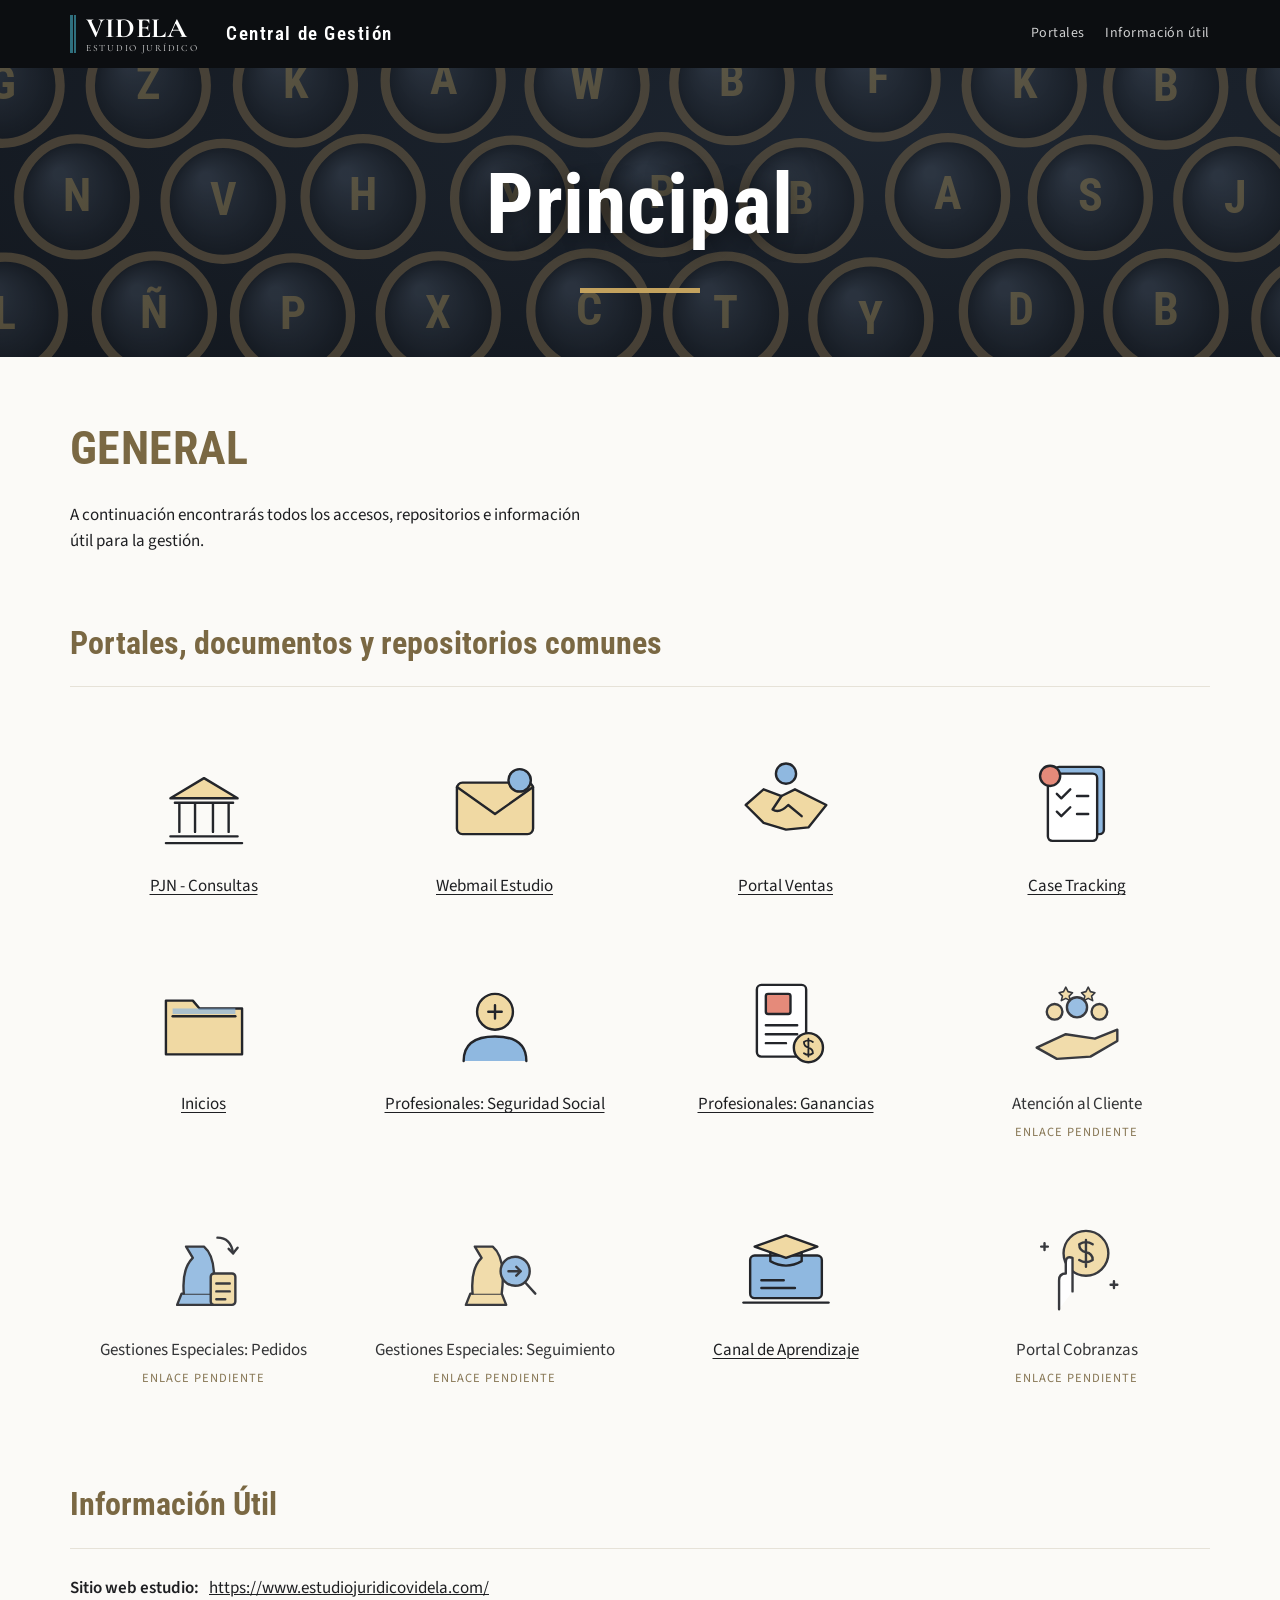
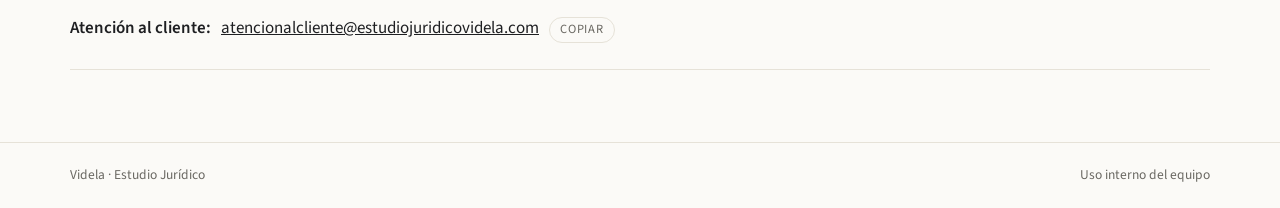
==== index.html @ 6adb64b2 "Add files via upload" ====
<!doctype html>
<html lang="es">
<head>
<meta charset="utf-8">
<meta name="viewport" content="width=device-width, initial-scale=1, viewport-fit=cover">
<title>Central de Gestión Videla</title>
<link rel="preconnect" href="https://fonts.googleapis.com">
<link rel="preconnect" href="https://fonts.gstatic.com" crossorigin>
<link rel="stylesheet" href="https://fonts.googleapis.com/css2?family=Cormorant+Garamond:wght@600;700&family=Roboto+Condensed:wght@600;700&family=Source+Sans+3:wght@400;600&display=swap">
<link rel="stylesheet" href="/assets/site.css">
</head>
<body>

<header class="bar">
  <div class="bar-in">
    <a class="brand" href="/" aria-label="Videla Estudio Jurídico, Central de Gestión">
      <span class="brand-mark" aria-hidden="true"></span>
      <span class="brand-word"><b>VIDELA</b><small>Estudio Jurídico</small></span>
    </a>
    <span class="bar-title">Central de Gestión</span>
    <nav class="bar-nav" aria-label="Secciones">
      <a href="#portales">Portales</a>
      <a href="#info">Información útil</a>
    </nav>
  </div>
</header>

<section class="hero" id="top">
  <canvas id="keys" aria-hidden="true"></canvas>
  <div class="hero-in">
    <h1>Principal</h1>
    <span class="line" aria-hidden="true"></span>
  </div>
</section>

<main>
  <section class="intro">
    <h2>GENERAL</h2>
    <p>A continuación encontrarás todos los accesos, repositorios e información útil para la gestión.</p>
  </section>

  <section class="sec" id="portales">
    <h3>Portales, documentos y repositorios comunes</h3>
    <ul class="grid" id="grid"></ul>
  </section>

  <section class="sec info" id="info">
    <h3>Información Útil</h3>
    <dl>
      <div><dt>Sitio web estudio:</dt><dd><a href="https://www.estudiojuridicovidela.com/" target="_blank" rel="noopener">https://www.estudiojuridicovidela.com/</a></dd></div>
      <div><dt>Atención al cliente:</dt><dd id="mail"><a href="mailto:atencionalcliente@estudiojuridicovidela.com">atencionalcliente@estudiojuridicovidela.com</a></dd><dd><button class="copy" id="copyMail" type="button">Copiar</button></dd></div>
    </dl>
  </section>

<script>
/* ── Accesos: editá aquí nombres y enlaces. url: null = enlace pendiente ── */
window.ACCESOS = [
 {
  "name": "PJN - Consultas",
  "url": "https://www.pjn.gov.ar/",
  "icon": "court"
 },
 {
  "name": "Webmail Estudio",
  "url": "https://www.estudiojuridicovidela.com/webmail",
  "icon": "mail"
 },
 {
  "name": "Portal Ventas",
  "url": "/comercial/",
  "icon": "deal"
 },
 {
  "name": "Case Tracking",
  "url": "https://estudiojuridicovidela.lemonsuiteapp.com/ctfirms/",
  "icon": "case"
 },
 {
  "name": "Inicios",
  "url": "https://drive.google.com/drive/folders/1XRExhdE8HcC9oa_GTH3AvPcuXLHzVrdQ",
  "icon": "folder"
 },
 {
  "name": "Profesionales: Seguridad Social",
  "url": "/seguridad-social/",
  "icon": "social"
 },
 {
  "name": "Profesionales: Ganancias",
  "url": "/ganancias/",
  "icon": "tax"
 },
 {
  "name": "Atención al Cliente",
  "url": null,
  "icon": "client"
 },
 {
  "name": "Gestiones Especiales: Pedidos",
  "url": null,
  "icon": "request"
 },
 {
  "name": "Gestiones Especiales: Seguimiento",
  "url": null,
  "icon": "track"
 },
 {
  "name": "Canal de Aprendizaje",
  "url": "/aprendizaje/",
  "icon": "learn"
 },
 {
  "name": "Portal Cobranzas",
  "url": null,
  "icon": "coin"
 }
];
</script>
</main>

<footer><div><span>Videla · Estudio Jurídico</span><span>Uso interno del equipo</span></div></footer>

<script src="/assets/site.js" defer></script>
</body>
</html>
---- assets/site.css ----
:root{
  --ink:#0c0e11;
  --paper:#fbfaf7;
  --surface:#ffffff;
  --text:#1e1f22;
  --muted:#6a6862;
  --rule:#e6e2d8;
  --olive:#7a6843;
  --gold:#c3a25e;
  --tile-bg:#f4f1ea;
  --icon-stroke:#23252a;
  --icon-fill:#f0d9a3;
  --icon-blue:#8fb8e0;
  --icon-red:#e58a7a;
  --focus:#c3a25e;
  --hero-a:#10141a;
  --hero-b:#1d2530;
  --display:"Roboto Condensed","Arial Narrow",Arial,sans-serif;
  --body:"Source Sans 3","Segoe UI",Helvetica,Arial,sans-serif;
  --serif:"Cormorant Garamond",Georgia,"Times New Roman",serif;
}
@media (prefers-color-scheme: dark){
  :root:not([data-theme="light"]){
    color-scheme:dark;
    --paper:#131417;
    --surface:#1a1b1f;
    --text:#e8e6e1;
    --muted:#a19d94;
    --rule:#2c2d31;
    --olive:#d2b67e;
    --tile-bg:#212226;
    --icon-stroke:#e8e6e1;
    --icon-fill:#8a7447;
    --icon-blue:#4f7599;
    --icon-red:#a8574b;
  }
}
:root[data-theme="dark"]{
  color-scheme:dark;
  --paper:#131417;
  --surface:#1a1b1f;
  --text:#e8e6e1;
  --muted:#a19d94;
  --rule:#2c2d31;
  --olive:#d2b67e;
  --tile-bg:#212226;
  --icon-stroke:#e8e6e1;
  --icon-fill:#8a7447;
  --icon-blue:#4f7599;
  --icon-red:#a8574b;
}
*{box-sizing:border-box}
body{background:var(--paper);color:var(--text);font-family:var(--body);font-size:17px;line-height:1.55;margin:0}
a{color:inherit}
:focus-visible{outline:2px solid var(--focus);outline-offset:3px;border-radius:4px}

/* Header */
.bar{background:var(--ink);color:#fff;position:sticky;top:env(safe-area-inset-top,0px);z-index:10}
.bar-in{max-width:1180px;margin:0 auto;padding:14px 20px;display:flex;align-items:center;gap:28px}
.brand{display:flex;align-items:center;gap:10px;text-decoration:none;color:#fff}
.brand-mark{width:6px;height:38px;background:linear-gradient(90deg,#2f6f7d 0 45%,transparent 45% 60%,#2f6f7d 60%)}
.brand-word{display:flex;flex-direction:column;line-height:1}
.brand-word b{font-family:var(--serif);font-weight:700;font-size:28px;letter-spacing:.02em}
.brand-word small{font-family:var(--serif);font-size:9.5px;letter-spacing:.18em;text-transform:uppercase;opacity:.85;margin-top:2px}
.bar-title{font-family:var(--display);font-weight:600;font-size:19px;letter-spacing:.08em}
.bar-nav{margin-left:auto;display:flex;gap:20px;font-size:14px;letter-spacing:.04em}
.bar-nav a{text-decoration:none;opacity:.8}
.bar-nav a:hover{opacity:1;color:var(--gold)}

/* Hero */
.hero{position:relative;overflow:hidden;background:radial-gradient(120% 140% at 70% 20%,var(--hero-b),var(--hero-a));color:#fff;text-align:center;padding-block:72px 64px;padding-inline:20px}
.hero canvas{position:absolute;inset:0;width:100%;height:100%;opacity:.55}
.hero-in{position:relative}
.hero h1{font-family:var(--display);font-weight:700;font-size:clamp(44px,8vw,84px);margin:0;letter-spacing:.01em;text-shadow:0 2px 24px rgba(0,0,0,.5)}
.hero .line{display:block;width:120px;height:5px;background:var(--gold);margin:18px auto 0}

/* Content */
main{max-width:1180px;margin:0 auto;padding-block:56px 72px;padding-inline:20px}
.intro h2{font-family:var(--display);font-weight:700;color:var(--olive);font-size:clamp(34px,5vw,46px);margin:0 0 18px;letter-spacing:.01em}
.intro p{max-width:65ch;margin:0;color:var(--text)}
.sec{margin-top:64px}
.sec h3{font-family:var(--display);font-weight:700;color:var(--olive);font-size:clamp(24px,3.4vw,32px);margin:0;padding-bottom:18px;border-bottom:1px solid var(--rule);text-wrap:balance}

.grid{list-style:none;padding:0;margin:40px 0 0;display:grid;grid-template-columns:repeat(4,1fr);gap:28px 24px}
@media (max-width:900px){.grid{grid-template-columns:repeat(3,1fr)}}
@media (max-width:640px){.grid{grid-template-columns:repeat(2,1fr);gap:20px 14px}}
.tile{display:flex;flex-direction:column;align-items:center;text-align:center;gap:14px;padding:22px 12px 20px;border-radius:14px;text-decoration:none;transition:background .2s,transform .2s;height:100%}
.tile:hover{background:var(--tile-bg);transform:translateY(-2px)}
.tile.pending{cursor:default}
.ico{width:112px;height:112px;max-width:100%}
@media (max-width:640px){.ico{width:84px;height:84px}}
.ico *{vector-effect:non-scaling-stroke}
.tile-name{font-size:17px;line-height:1.3;text-wrap:balance}
a.tile .tile-name{text-decoration:underline;text-underline-offset:3px;text-decoration-thickness:1px}
a.tile:hover .tile-name{text-decoration-color:var(--gold)}
.tile-note{font-size:12.5px;letter-spacing:.08em;text-transform:uppercase;color:var(--muted);margin-top:-6px}
.tile.pending{opacity:.9}
.tile.pending .tile-note{color:var(--olive)}

.info{margin-top:72px}
.info dl{margin:26px 0 0;display:grid;gap:14px;padding-bottom:26px;border-bottom:1px solid var(--rule)}
.info dl div{display:flex;flex-wrap:wrap;gap:6px 10px;align-items:baseline}
.info dt{font-weight:600}
.info dd{margin:0;word-break:break-word}
.copy{font:inherit;font-size:12.5px;letter-spacing:.06em;text-transform:uppercase;background:none;border:1px solid var(--rule);color:var(--muted);border-radius:999px;padding:2px 10px;cursor:pointer}
.copy:hover{border-color:var(--gold);color:var(--text)}

footer{border-top:1px solid var(--rule);color:var(--muted);font-size:13.5px}
footer div{max-width:1180px;margin:0 auto;padding-block:22px;padding-inline:20px;display:flex;flex-wrap:wrap;gap:8px 20px;justify-content:space-between}

@media (max-width:640px){
  .bar-nav{display:none}
  .bar-in{gap:16px}
  .bar-title{font-size:16px}
  .brand-word b{font-size:23px}
}
@media (prefers-reduced-motion:reduce){*{transition:none!important}}

/* ── Sub-páginas ── */
.bar-nav a.back{opacity:1;color:var(--gold)}
.bar-nav a.back:hover{color:#fff}
.crumb{max-width:1180px;margin:0 auto;padding:14px 20px 0;font-size:14px;color:var(--muted)}
.crumb a{color:var(--olive);text-decoration:none}
.crumb a:hover{text-decoration:underline}

.docs{list-style:none;margin:10px 0 0;padding:0 0 22px;border-bottom:1px solid var(--rule);display:grid;gap:10px}
.docs li{display:flex;flex-wrap:wrap;align-items:baseline;gap:6px 12px}
.docs a{color:var(--text);text-underline-offset:3px}
.docs .tile-note{margin:0}
.grid + .docs{margin-top:34px;padding-top:22px;border-top:1px solid var(--rule)}

.videos{display:grid;grid-template-columns:repeat(2,minmax(0,1fr));gap:40px 32px;margin-top:40px}
@media (max-width:760px){.videos{grid-template-columns:1fr}}
.video h4{font-family:var(--display);font-weight:700;color:var(--olive);font-size:22px;margin:0 0 14px}
.video .frames{display:grid;gap:14px}
.frame{position:relative;aspect-ratio:16/9;border-radius:12px;overflow:hidden;background:#000;border:1px solid var(--rule)}
.frame iframe{position:absolute;inset:0;width:100%;height:100%;border:0}
.soon{margin-top:26px;display:inline-block;font-family:var(--display);font-weight:700;letter-spacing:.12em;color:var(--olive);border:1px solid var(--rule);border-radius:999px;padding:6px 16px}
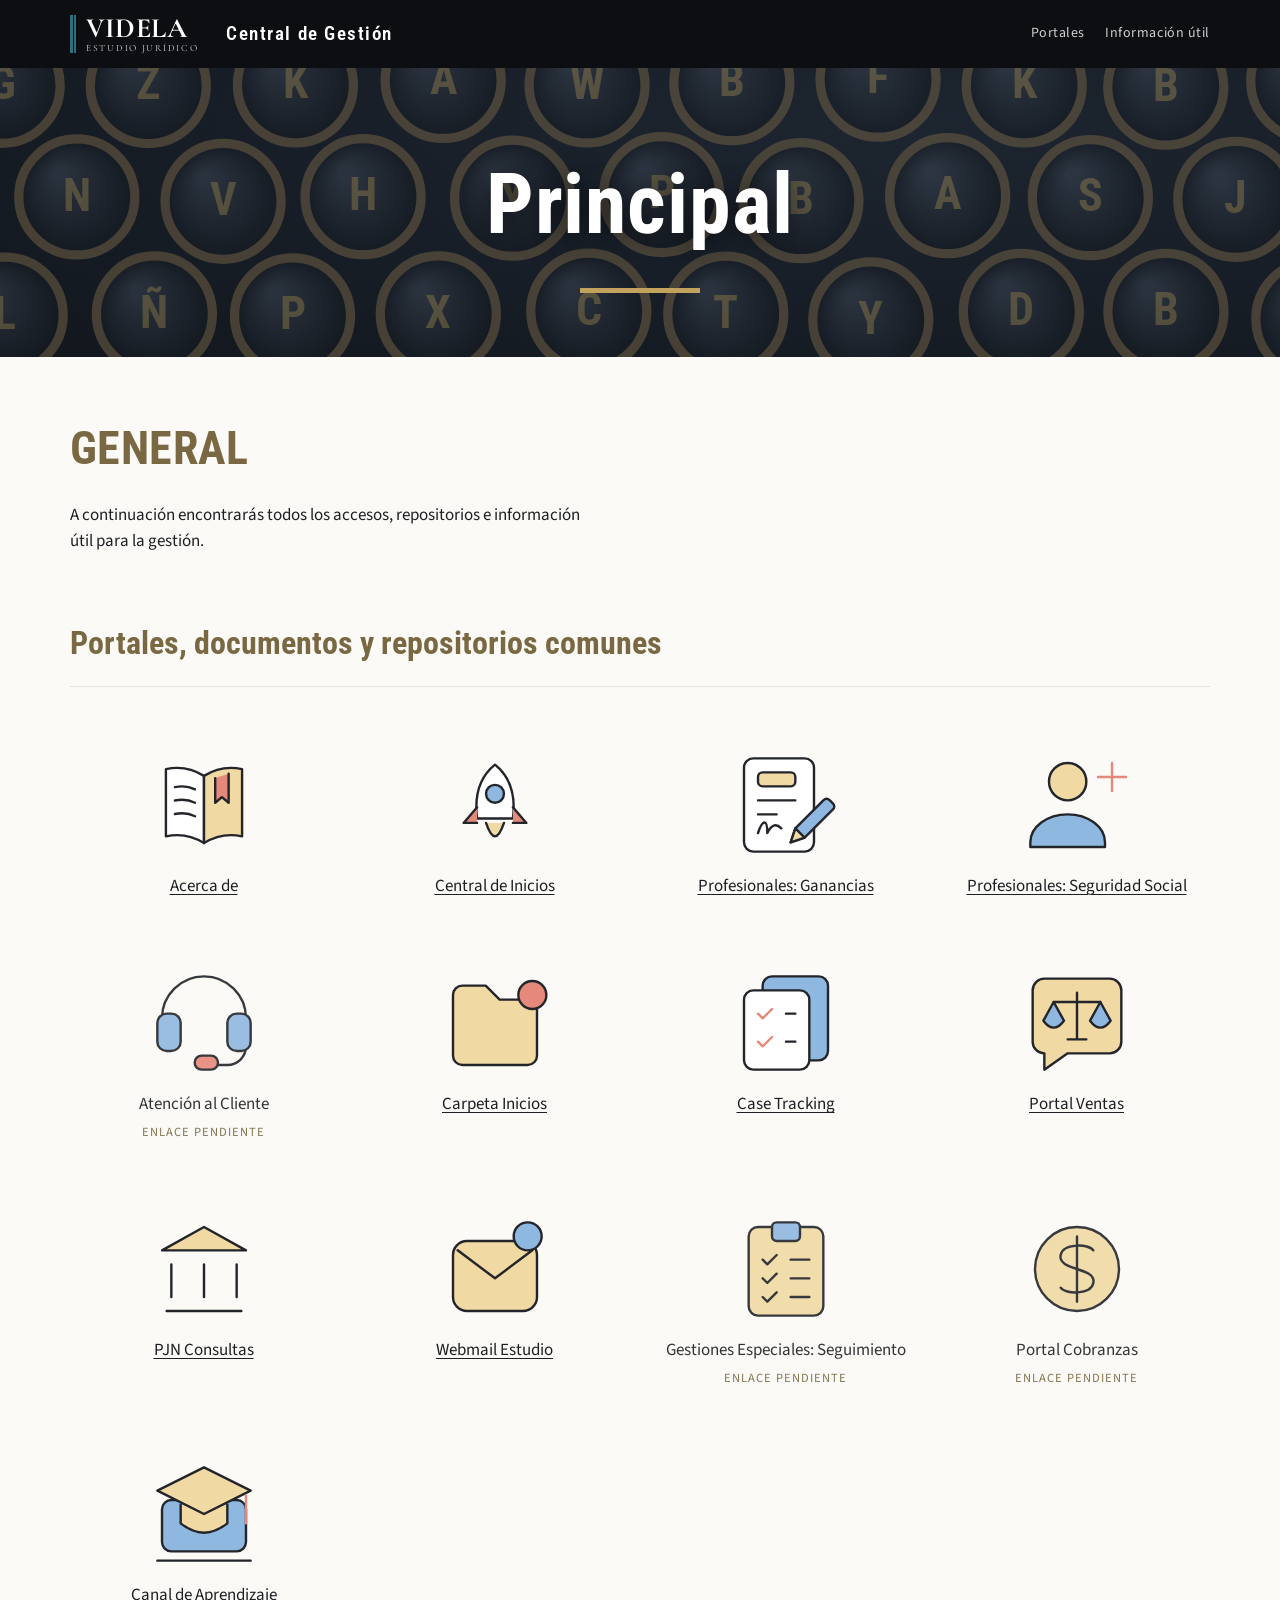
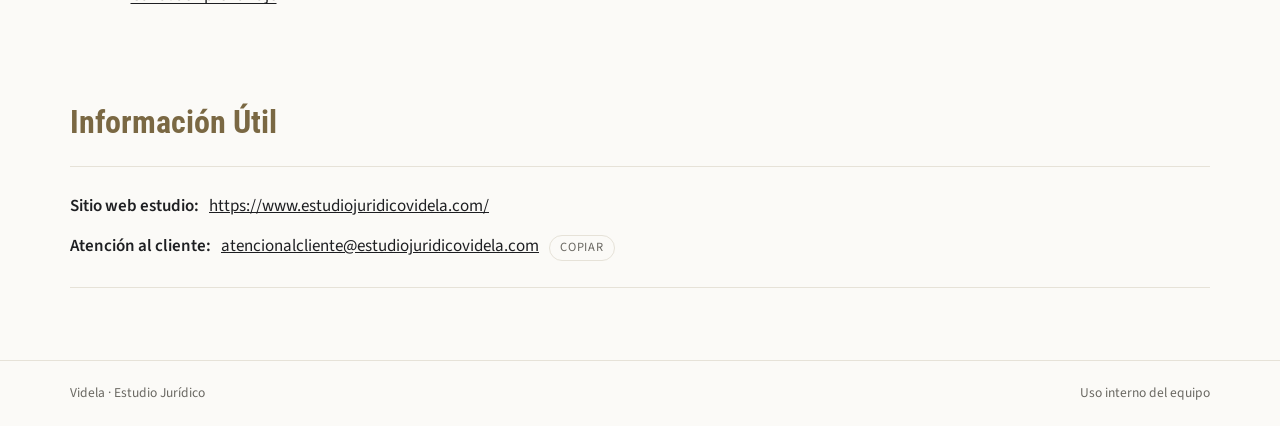
==== commit ce877d83: "UX Central: perfiles por usuario, super administradores y nueva home" ====
--- a/index.html
+++ b/index.html
@@ -53,67 +53,86 @@
   </section>
 
 <script>
-/* ── Accesos: editá aquí nombres y enlaces. url: null = enlace pendiente ── */
+/* ── Accesos: editá aquí nombres y enlaces. url: null = enlace pendiente.
+   "id" es la sección: quién la ve se define en perfiles.js ── */
 window.ACCESOS = [
  {
-  "name": "PJN - Consultas",
+  "id": "acerca",
+  "name": "Acerca de",
+  "url": "/acerca/",
+  "icon": "about"
+ },
+ {
+  "id": "central-inicios",
+  "name": "Central de Inicios",
+  "url": "https://docs.google.com/spreadsheets/d/1QvRaXTu3I-PSPGGOsiyQhasFKjeeTomC9MU5x7_8RSY/edit",
+  "icon": "rocket"
+ },
+ {
+  "id": "ganancias",
+  "name": "Profesionales: Ganancias",
+  "url": "/ganancias/",
+  "icon": "tax"
+ },
+ {
+  "id": "seg-social",
+  "name": "Profesionales: Seguridad Social",
+  "url": "/seguridad-social/",
+  "icon": "social"
+ },
+ {
+  "id": "atencion",
+  "name": "Atención al Cliente",
+  "url": null,
+  "icon": "client"
+ },
+ {
+  "id": "carpeta-inicios",
+  "name": "Carpeta Inicios",
+  "url": "https://drive.google.com/drive/folders/1XRExhdE8HcC9oa_GTH3AvPcuXLHzVrdQ",
+  "icon": "folder"
+ },
+ {
+  "id": "case-tracking",
+  "name": "Case Tracking",
+  "url": "https://estudiojuridicovidela.lemonsuiteapp.com/ctfirms/",
+  "icon": "case"
+ },
+ {
+  "id": "ventas",
+  "name": "Portal Ventas",
+  "url": "/comercial/",
+  "icon": "deal"
+ },
+ {
+  "id": "pjn",
+  "name": "PJN Consultas",
   "url": "https://www.pjn.gov.ar/",
   "icon": "court"
  },
  {
+  "id": "webmail",
   "name": "Webmail Estudio",
   "url": "https://www.estudiojuridicovidela.com/webmail",
   "icon": "mail"
  },
  {
-  "name": "Portal Ventas",
-  "url": "/comercial/",
-  "icon": "deal"
- },
- {
-  "name": "Case Tracking",
-  "url": "https://estudiojuridicovidela.lemonsuiteapp.com/ctfirms/",
-  "icon": "case"
- },
- {
-  "name": "Inicios",
-  "url": "https://drive.google.com/drive/folders/1XRExhdE8HcC9oa_GTH3AvPcuXLHzVrdQ",
-  "icon": "folder"
- },
- {
-  "name": "Profesionales: Seguridad Social",
-  "url": "/seguridad-social/",
-  "icon": "social"
- },
- {
-  "name": "Profesionales: Ganancias",
-  "url": "/ganancias/",
-  "icon": "tax"
- },
- {
-  "name": "Atención al Cliente",
-  "url": null,
-  "icon": "client"
- },
- {
-  "name": "Gestiones Especiales: Pedidos",
-  "url": null,
-  "icon": "request"
- },
- {
+  "id": "seguimiento",
   "name": "Gestiones Especiales: Seguimiento",
   "url": null,
   "icon": "track"
  },
  {
+  "id": "cobranzas",
+  "name": "Portal Cobranzas",
+  "url": null,
+  "icon": "coin"
+ },
+ {
+  "id": "aprendizaje",
   "name": "Canal de Aprendizaje",
   "url": "/aprendizaje/",
   "icon": "learn"
- },
- {
-  "name": "Portal Cobranzas",
-  "url": null,
-  "icon": "coin"
  }
 ];
 </script>
--- a/assets/site.css
+++ b/assets/site.css
@@ -137,3 +137,102 @@
 .frame{position:relative;aspect-ratio:16/9;border-radius:12px;overflow:hidden;background:#000;border:1px solid var(--rule)}
 .frame iframe{position:absolute;inset:0;width:100%;height:100%;border:0}
 .soon{margin-top:26px;display:inline-block;font-family:var(--display);font-weight:700;letter-spacing:.12em;color:var(--olive);border:1px solid var(--rule);border-radius:999px;padding:6px 16px}
+
+/* ── Términos de uso (modal de aceptación) ── */
+html.terms-open,html.terms-open body{overflow:hidden}
+.terms{position:fixed;inset:0;z-index:100;background:rgba(12,14,17,.72);display:flex;align-items:center;justify-content:center;padding:max(16px,env(safe-area-inset-top)) 16px max(16px,env(safe-area-inset-bottom))}
+.terms-card{background:var(--surface);color:var(--text);width:100%;max-width:760px;max-height:100%;border-radius:16px;overflow:auto;overscroll-behavior:contain;box-shadow:0 20px 60px rgba(0,0,0,.35)}
+.terms-wait,.terms-done{padding:40px 28px;text-align:center}
+.terms-done h2{font-family:var(--display);color:var(--olive);margin:0 0 8px}
+.terms-done .terms-btn{margin-top:18px}
+.terms-head{position:sticky;top:0;z-index:1;background:var(--surface);padding:22px 28px 16px;border-bottom:1px solid var(--rule)}
+.terms-head small{display:block;font-size:12.5px;letter-spacing:.06em;color:var(--muted)}
+.terms-head h2{font-family:var(--display);font-weight:700;color:var(--olive);font-size:clamp(22px,3.4vw,28px);line-height:1.15;margin:6px 0 0;text-wrap:balance}
+.terms-body{padding:8px 28px 18px;font-size:15.5px;line-height:1.6}
+.terms-body h3,.terms-form h3{font-family:var(--display);font-weight:700;font-size:18px;color:var(--text);margin:22px 0 6px}
+.terms-body p{margin:8px 0}
+.terms-body ul{margin:8px 0;padding-left:22px}
+.terms-body li{margin:4px 0}
+.terms-form{padding:4px 28px 22px;border-top:1px solid var(--rule);background:var(--tile-bg)}
+.terms-form h3{margin-top:14px}
+.terms-fields{display:grid;grid-template-columns:1fr 1fr;gap:10px 14px;margin:10px 0 14px}
+.terms-fields label{display:flex;flex-direction:column;gap:4px;font-size:13.5px;font-weight:600}
+.terms-fields .wide{grid-column:1/-1}
+.terms-fields input{font:inherit;font-weight:400;font-size:16px;color:var(--text);background:var(--surface);border:1px solid var(--rule);border-radius:8px;padding:9px 11px;min-width:0}
+.terms-fields input:focus{outline:2px solid var(--focus);outline-offset:0;border-color:transparent}
+.terms-check{display:flex;gap:10px;align-items:flex-start;font-size:14.5px;line-height:1.45}
+.terms-check input{width:18px;height:18px;margin-top:2px;flex:0 0 auto;accent-color:var(--olive)}
+.terms-fine{font-size:12.5px;color:var(--muted);margin:12px 0}
+.terms-fine b{color:var(--text);font-weight:600;word-break:break-all}
+.terms-error{color:#b3261e;font-size:14px;margin:8px 0}
+.terms-btn{font:inherit;font-family:var(--display);font-weight:700;letter-spacing:.06em;font-size:16px;background:var(--ink);color:#fff;border:0;border-radius:999px;padding:11px 26px;cursor:pointer}
+.terms-btn:hover{background:var(--olive)}
+.terms-btn:disabled{opacity:.6;cursor:wait}
+@media (prefers-color-scheme: dark){:root:not([data-theme="light"]) .terms-btn{background:var(--gold);color:#131417}}
+:root[data-theme="dark"] .terms-btn{background:var(--gold);color:#131417}
+@media (max-width:560px){
+  .terms{padding:0}
+  .terms-card{border-radius:0;height:100%}
+  .terms-head,.terms-body,.terms-form{padding-left:16px;padding-right:16px}
+  .terms-fields{grid-template-columns:1fr}
+}
+.terms-card:focus{outline:none}
+
+/* ── Usuario: perfil, salir, ver como ── */
+.bar-user{display:flex;align-items:center;gap:16px;font-size:14px;letter-spacing:.04em;white-space:nowrap}
+.bar-nav + .bar-user{margin-left:0}
+.bar-in > .bar-title + .bar-user{margin-left:auto}
+.bar-user a{text-decoration:none;opacity:.8}
+.bar-user a:hover{opacity:1;color:var(--gold)}
+.bar-user .logout{border:1px solid rgba(255,255,255,.35);border-radius:999px;padding:3px 12px;opacity:1}
+.bar-user .logout:hover{border-color:var(--gold)}
+.vercomo{display:flex;align-items:center;gap:6px;color:var(--gold)}
+.vercomo span{font-size:12px;text-transform:uppercase;letter-spacing:.08em}
+.vercomo select{font:inherit;font-size:13px;background:#1d2530;color:#fff;border:1px solid rgba(255,255,255,.3);border-radius:8px;padding:3px 6px;max-width:220px}
+.vercomo-banner{background:var(--gold);color:#131417;font-size:14.5px}
+.vercomo-banner{display:flex;flex-wrap:wrap;gap:8px 16px;align-items:center;justify-content:center;padding:8px 20px}
+.vercomo-banner button{font:inherit;font-size:13px;font-weight:600;background:#131417;color:#fff;border:0;border-radius:999px;padding:4px 14px;cursor:pointer}
+@media (max-width:900px){
+  .bar-in{flex-wrap:wrap;row-gap:10px}
+  .bar-user{margin-left:auto}
+}
+@media (max-width:640px){
+  .bar-user{width:100%;min-width:0;margin-left:0;justify-content:flex-end;gap:12px;font-size:13px}
+  .vercomo{margin-right:auto;min-width:0;flex:1 1 auto}
+  .vercomo span{display:none}
+  .vercomo select{width:100%;max-width:200px;min-width:0}
+}
+
+/* ── Sub-páginas: franja fina en lugar de la imagen ── */
+.strip{height:20px;background:radial-gradient(120% 400% at 70% 20%,var(--hero-b),var(--hero-a));border-bottom:3px solid var(--gold)}
+
+/* ── Mi perfil ── */
+.perfil-datos{margin:26px 0 0;display:grid;grid-template-columns:max-content 1fr;gap:10px 18px;padding-bottom:26px;border-bottom:1px solid var(--rule)}
+.perfil-datos dt{font-weight:600}
+.perfil-datos dd{margin:0;word-break:break-word}
+@media (max-width:560px){.perfil-datos{grid-template-columns:1fr;gap:2px}.perfil-datos dd{margin-bottom:10px}}
+.flag{display:inline-flex;align-items:center;gap:6px;font-weight:600;border-radius:999px;padding:2px 12px;font-size:14px}
+.flag.ok{background:#e3f1e4;color:#1f5f28}
+.flag.no{background:#fbe4e1;color:#8c2a1e}
+@media (prefers-color-scheme: dark){:root:not([data-theme="light"]) .flag.ok{background:#1e3a22;color:#a8dbb0}:root:not([data-theme="light"]) .flag.no{background:#4a2420;color:#f0b5ab}}
+:root[data-theme="dark"] .flag.ok{background:#1e3a22;color:#a8dbb0}
+:root[data-theme="dark"] .flag.no{background:#4a2420;color:#f0b5ab}
+.doc-firmado{margin-top:30px;border:1px solid var(--rule);border-radius:14px;background:var(--surface);max-height:70vh;overflow:auto}
+.doc-firmado .terms-body{padding:8px 28px 18px}
+.doc-firmado .firma{border-top:1px solid var(--rule);background:var(--tile-bg);padding:16px 28px 22px;font-size:15px}
+.doc-firmado .firma h3{font-family:var(--display);font-size:18px;margin:6px 0 10px}
+.doc-firmado .firma p{margin:4px 0}
+.acciones{display:flex;flex-wrap:wrap;gap:12px;margin-top:18px}
+@media print{.bar,.strip,.crumb,footer,.acciones,.vercomo-banner{display:none!important}.doc-firmado{max-height:none;border:0}}
+
+/* ── Usuarios y perfiles ── */
+.tabla-wrap{overflow-x:auto;margin-top:26px}
+.tabla{width:100%;border-collapse:collapse;font-size:15px}
+.tabla th,.tabla td{text-align:left;padding:10px 12px;border-bottom:1px solid var(--rule);vertical-align:top}
+.tabla th{font-family:var(--display);color:var(--olive);font-weight:700;letter-spacing:.03em}
+.chips{display:flex;flex-wrap:wrap;gap:6px}
+.chip{background:var(--tile-bg);border:1px solid var(--rule);border-radius:999px;padding:1px 10px;font-size:13px}
+.nota{color:var(--muted);font-size:14.5px;max-width:70ch}
+.nota code{background:var(--tile-bg);padding:1px 6px;border-radius:5px}
+.doc-firmado.terms-card{max-width:none;box-shadow:none}
+@media (max-width:1100px){.bar-in{flex-wrap:wrap;row-gap:10px}}
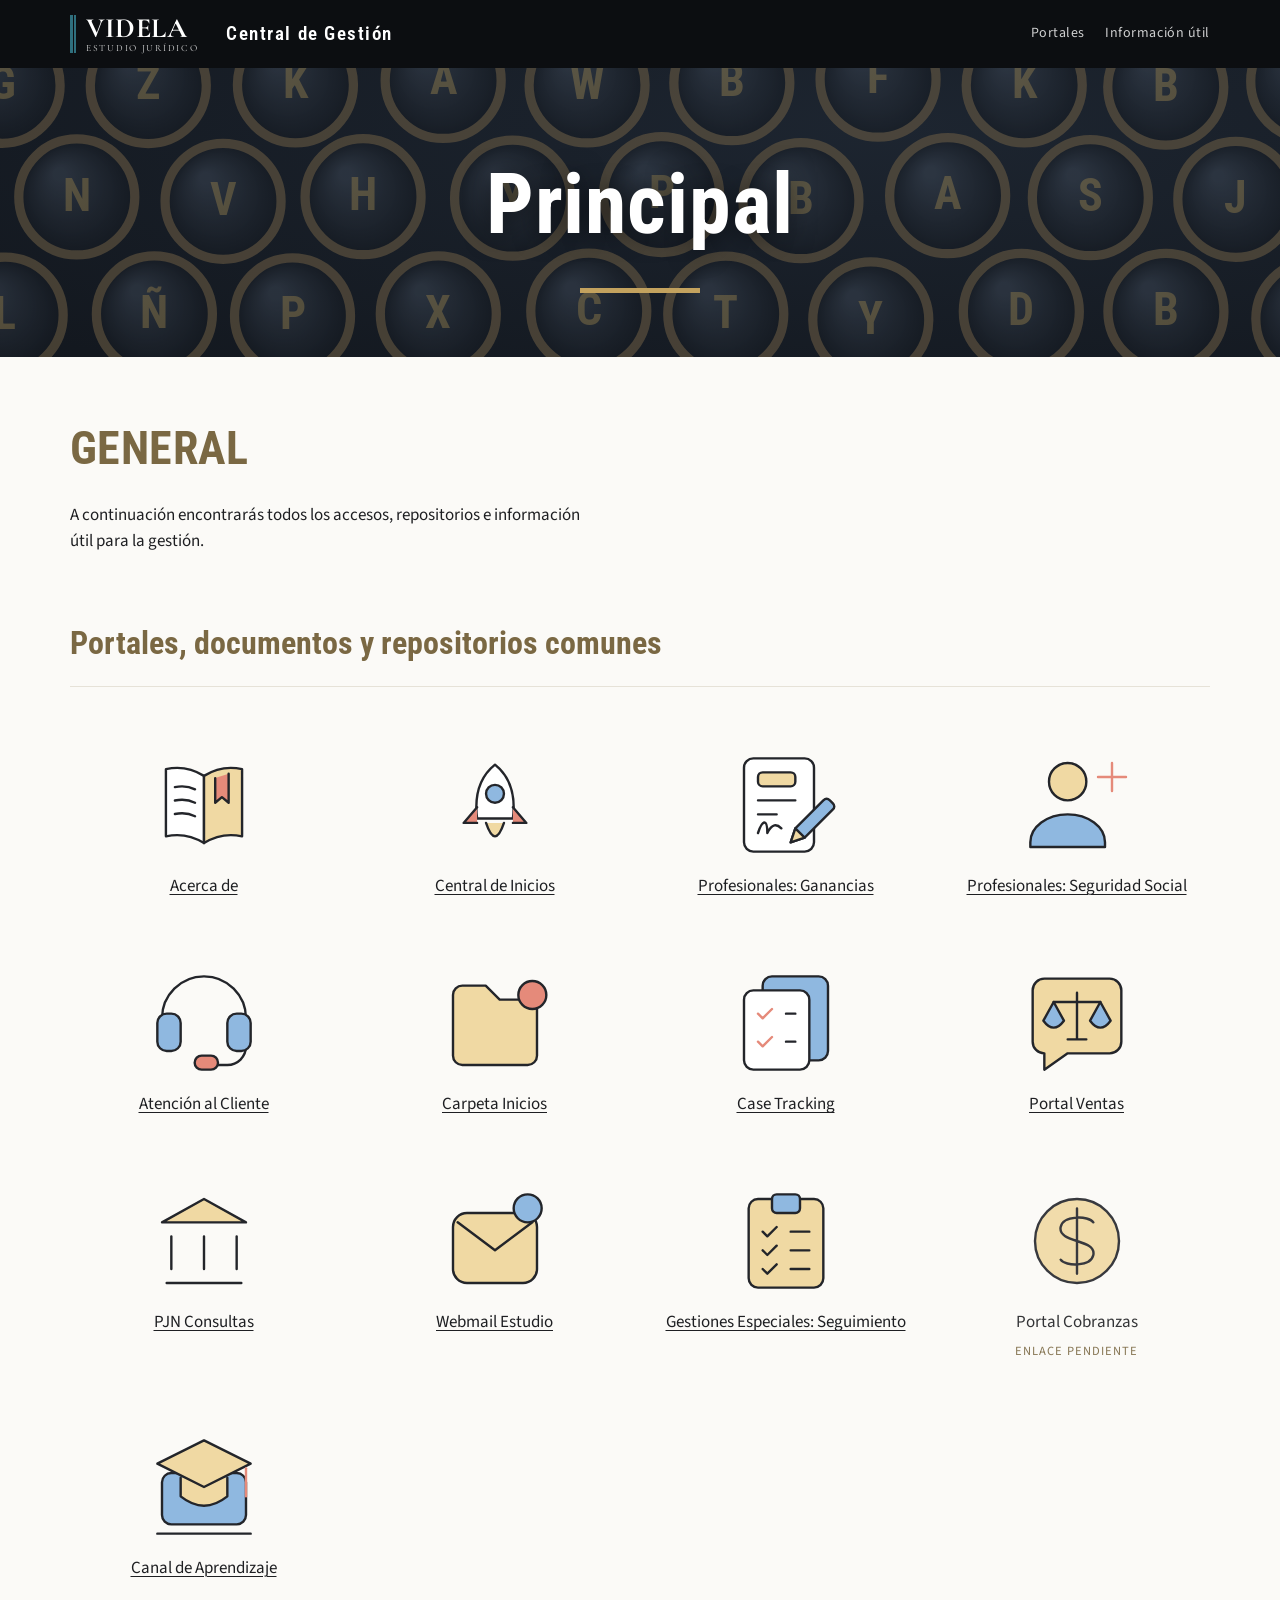
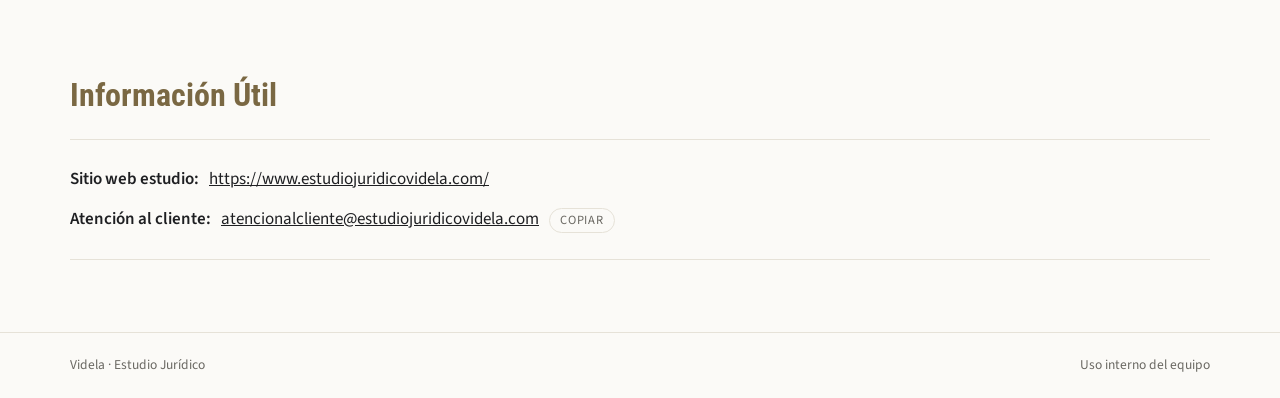
==== commit f4b254f9: "Home: links de Atencion al Cliente y Gestiones Especiales: Seguimiento" ====
--- a/index.html
+++ b/index.html
@@ -83,7 +83,7 @@
  {
   "id": "atencion",
   "name": "Atención al Cliente",
-  "url": null,
+  "url": "https://docs.google.com/spreadsheets/d/1S4wbtxLqd8MIln6G7e45q1nt47FX-Vnd0Wq_-XsUDt8/edit?usp=drive_link",
   "icon": "client"
  },
  {
@@ -119,7 +119,7 @@
  {
   "id": "seguimiento",
   "name": "Gestiones Especiales: Seguimiento",
-  "url": null,
+  "url": "https://docs.google.com/spreadsheets/d/1UImqOL63Dl5DFtsb8qIQXjpxRW7wFbSmJTJL73fKZec/edit?usp=sharing",
   "icon": "track"
  },
  {
--- a/assets/site.css
+++ b/assets/site.css
@@ -236,3 +236,7 @@
 .nota code{background:var(--tile-bg);padding:1px 6px;border-radius:5px}
 .doc-firmado.terms-card{max-width:none;box-shadow:none}
 @media (max-width:1100px){.bar-in{flex-wrap:wrap;row-gap:10px}}
+
+/* Perfil de quien entra (en lugar de "Ver como") */
+.perfil-tag{color:var(--gold);font-family:var(--display);font-weight:700;font-size:13px;letter-spacing:.08em;text-transform:uppercase}
+@media (max-width:640px){.perfil-tag{margin-right:auto}}
